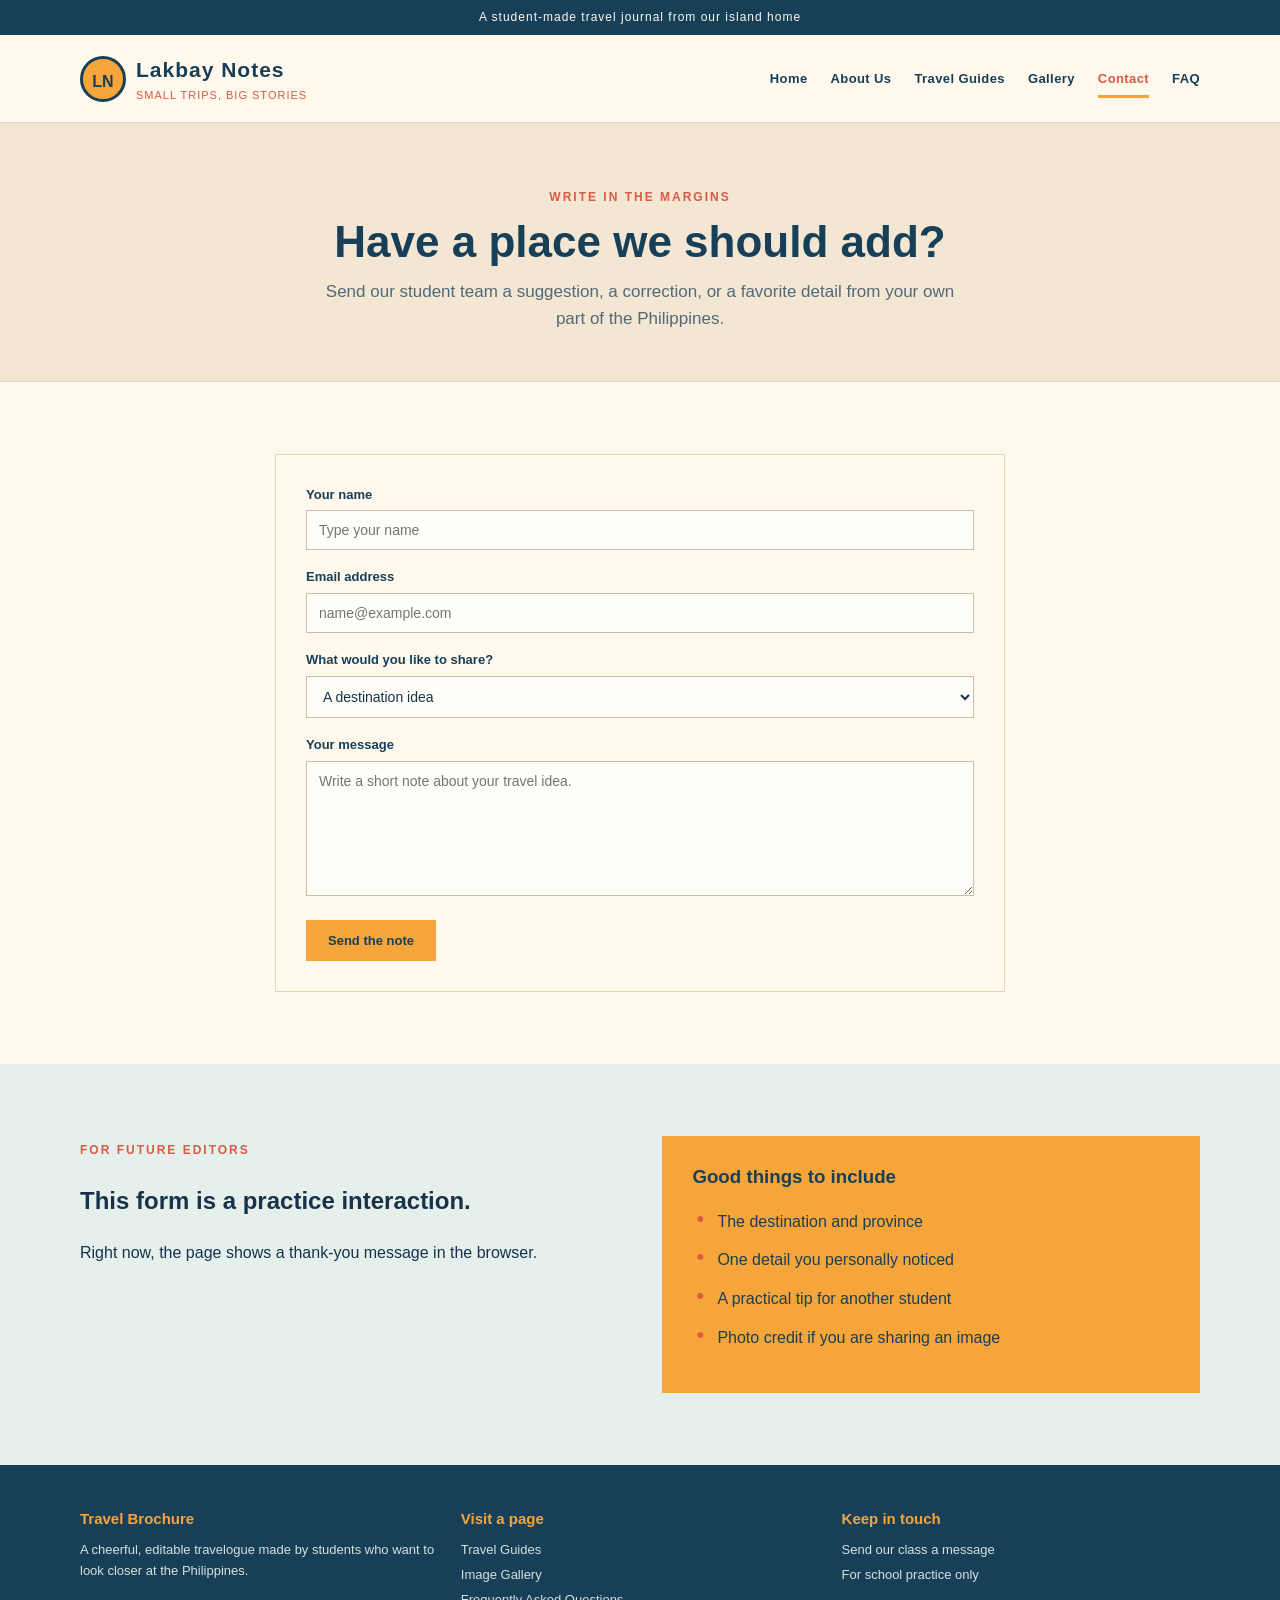
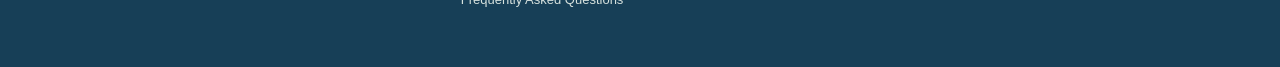
==== contact.html @ 90bbcb5c "Add files via upload" ====
<!DOCTYPE html>
<html lang="en">
<head>
  <meta charset="UTF-8">
  <meta name="viewport" content="width=device-width, initial-scale=1.0">
  <title>Contact | Lakbay Notes</title>
  <link rel="stylesheet" href="style.css">
  <link rel="icon" href="favicon.svg">
</head>
<body>
  <div class="top-strip">A student-made travel journal from our island home</div>
  <header class="site-header">
    <div class="header-inner">
      <a class="brand" href="index.html"><span class="brand-mark">LN</span><span class="brand-copy"><span class="brand-name">Lakbay Notes</span><span class="brand-tagline">small trips, big stories</span></span></a>
      <button class="menu-button" id="menu-button" type="button">Menu</button>
      <nav class="main-nav" id="main-nav" aria-label="Main navigation">
        <a href="index.html">Home</a><a href="about.html">About Us</a><a href="destinations.html">Travel Guides</a><a href="gallery.html">Gallery</a><a href="contact.html">Contact</a><a href="faq.html">FAQ</a>
      </nav>
    </div>
  </header>

  <main>
    <section class="page-intro">
      <span class="page-kicker">Write in the margins</span>
      <h1>Have a place we should add?</h1>
      <p>Send our student team a suggestion, a correction, or a favorite detail from your own part of the Philippines.</p>
    </section>

    <section class="section">
      <div class="form-card">
        <form id="contact-form">
          <div class="form-row">
            <label for="visitor-name">Your name</label>
            <input id="visitor-name" name="visitor-name" type="text" placeholder="Type your name" required>
          </div>
          <div class="form-row">
            <label for="visitor-email">Email address</label>
            <input id="visitor-email" name="visitor-email" type="email" placeholder="name@example.com" required>
          </div>
          <div class="form-row">
            <label for="topic">What would you like to share?</label>
            <select id="topic" name="topic">
              <option value="destination">A destination idea</option>
              <option value="photo">A photo suggestion</option>
              <option value="correction">A correction</option>
              <option value="school">A school project question</option>
            </select>
          </div>
          <div class="form-row">
            <label for="visitor-message">Your message</label>
            <textarea id="visitor-message" name="visitor-message" placeholder="Write a short note about your travel idea." required></textarea>
          </div>
          <button class="button" type="submit">Send the note</button>
          <div class="form-message" id="form-message" role="status"></div>
        </form>
      </div>
    </section>

    <section class="section section-tint">
      <div class="two-column">
        <div class="column">
          <span class="eyebrow">For future editors</span>
          <h2>This form is a practice interaction.</h2>
          <p>Right now, the page shows a thank-you message in the browser.</p>
        </div>
        <div class="column">
          <div class="note-card"><h3>Good things to include</h3><ul class="check-list"><li>The destination and province</li><li>One detail you personally noticed</li><li>A practical tip for another student</li><li>Photo credit if you are sharing an image</li></ul></div>
        </div>
      </div>
    </section>
  </main>

  <footer class="site-footer">
    <div class="footer-columns">
      <div class="footer-column"><h3>Travel Brochure</h3><p>A cheerful, editable travelogue made by students who want to look closer at the Philippines.</p></div>
      <div class="footer-column"><h3>Visit a page</h3><a href="destinations.html">Travel Guides</a><a href="gallery.html">Image Gallery</a><a href="faq.html">Frequently Asked Questions</a></div>
      <div class="footer-column"><h3>Keep in touch</h3><p><a href="contact.html">Send our class a message</a></p><p>For school practice only</p></div>
    </div>
    
  </footer>
  <script src="script.js"></script>
</body>
</html>
---- style.css ----
/* 
  Philippines Travelogue
  This stylesheet is intentionally simple so students can edit colors,
  spacing, and layout while practicing basic CSS selectors.
*/

* {
  box-sizing: border-box;
}

body {
  margin: 0;
  background: #fff8ec;
  color: #18324a;
  font-family: Arial, Helvetica, sans-serif;
  line-height: 1.6;
}

img {
  max-width: 100%;
  display: block;
}

a {
  color: #1b6371;
}

a:hover {
  color: #d85b43;
}

.top-strip {
  background: #173f57;
  color: #fff8ec;
  padding: 8px 20px;
  text-align: center;
  font-size: 12px;
  letter-spacing: 1px;
}

.site-header {
  background: #fff8ec;
  border-bottom: 1px solid #ead9c1;
  padding: 18px 22px;
}

.header-inner,
.main-content,
.site-footer-inner {
  max-width: 1120px;
  margin: 0 auto;
}

.header-inner:after,
.main-content:after,
.site-footer-inner:after,
.footer-columns:after,
.two-column:after {
  content: "";
  display: table;
  clear: both;
}

.brand {
  float: left;
  display: block;
  text-decoration: none;
  color: #173f57;
}

.brand-mark {
  display: inline-block;
  width: 46px;
  height: 46px;
  margin-right: 10px;
  border-radius: 50%;
  background: #f6a53a;
  color: #173f57;
  font-weight: bold;
  line-height: 46px;
  text-align: center;
  vertical-align: middle;
  border: 3px solid #173f57;
}

.brand-copy {
  display: inline-block;
  vertical-align: middle;
}

.brand-name {
  display: block;
  font-size: 21px;
  font-weight: bold;
  letter-spacing: 1px;
}

.brand-tagline {
  display: block;
  color: #d85b43;
  font-size: 11px;
  letter-spacing: 1px;
  text-transform: uppercase;
}

.menu-button {
  display: none;
  float: right;
  margin-top: 4px;
  padding: 8px 11px;
  border: 1px solid #173f57;
  background: #fff8ec;
  color: #173f57;
  font-weight: bold;
  cursor: pointer;
}

.main-nav {
  float: right;
  margin-top: 12px;
}

.main-nav a {
  display: inline-block;
  margin-left: 23px;
  color: #173f57;
  text-decoration: none;
  font-size: 13px;
  font-weight: bold;
  letter-spacing: .4px;
}

.main-nav a:hover,
.main-nav a.active {
  color: #d85b43;
}

.main-nav a.active {
  border-bottom: 3px solid #f6a53a;
  padding-bottom: 5px;
}

.page-intro {
  padding: 60px 20px 48px;
  background: #f3e6d2;
  text-align: center;
  border-bottom: 1px solid #ead9c1;
}

.page-kicker {
  color: #d85b43;
  font-size: 12px;
  font-weight: bold;
  letter-spacing: 2px;
  text-transform: uppercase;
}

.page-intro h1 {
  max-width: 740px;
  margin: 8px auto 12px;
  color: #173f57;
  font-size: 44px;
  line-height: 1.12;
}

.page-intro p {
  max-width: 650px;
  margin: 0 auto;
  color: #526977;
  font-size: 17px;
}

.hero {
  position: relative;
  min-height: 560px;
  background-color: #265e69;
  overflow: hidden;
}

.hero-image {
  position: absolute;
  z-index: 0;
  width: 100%;
  height: 100%;
  object-fit: cover;
  object-position: center;
}

.hero:before {
  content: "";
  position: absolute;
  top: 0;
  right: 0;
  bottom: 0;
  left: 0;
  background: rgba(17, 54, 70, .58);
  z-index: 1;
}

.hero-content {
  position: relative;
  z-index: 2;
  max-width: 1120px;
  margin: 0 auto;
  padding: 130px 30px 120px;
  color: #fff8ec;
}

.hero-label {
  display: inline-block;
  padding: 6px 10px;
  background: #f6a53a;
  color: #173f57;
  font-size: 12px;
  font-weight: bold;
  letter-spacing: 1px;
  text-transform: uppercase;
}

.hero h1 {
  max-width: 700px;
  margin: 18px 0 14px;
  font-size: 64px;
  line-height: 1.02;
}

.hero p {
  max-width: 540px;
  margin: 0 0 27px;
  font-size: 18px;
}

.button {
  display: inline-block;
  padding: 11px 20px;
  border: 2px solid #f6a53a;
  background: #f6a53a;
  color: #173f57;
  text-decoration: none;
  font-size: 13px;
  font-weight: bold;
}

.button:hover {
  background: #ffd477;
  border-color: #ffd477;
  color: #173f57;
}

.button-light {
  margin-left: 9px;
  border-color: #fff8ec;
  background: transparent;
  color: #fff8ec;
}

.button-light:hover {
  background: #fff8ec;
  border-color: #fff8ec;
  color: #173f57;
}

.section {
  padding: 72px 20px;
}

.section-tint {
  background: #e5f0ed;
}

.section-heading {
  max-width: 1120px;
  margin: 0 auto 32px;
}

.section-heading h2 {
  display: inline-block;
  margin: 5px 30px 0 0;
  color: #173f57;
  font-size: 34px;
  line-height: 1.15;
}

.section-heading p {
  display: inline-block;
  max-width: 450px;
  margin: 0;
  color: #526977;
  vertical-align: bottom;
}

.eyebrow {
  color: #d85b43;
  font-size: 12px;
  font-weight: bold;
  letter-spacing: 2px;
  text-transform: uppercase;
}

.feature-card {
  display: inline-block;
  width: 31.8%;
  margin: 0 1.9% 20px 0;
  vertical-align: top;
  background: #fff8ec;
  border: 1px solid #e5d3ba;
}

.feature-card:last-child {
  margin-right: 0;
}

.feature-card img {
  width: 100%;
  height: 210px;
  object-fit: cover;
}

.feature-card-content {
  padding: 20px;
}

.feature-card h3 {
  margin: 0 0 7px;
  color: #173f57;
  font-size: 22px;
}

.feature-card p {
  margin: 0 0 14px;
  color: #526977;
  font-size: 14px;
}

.text-link {
  color: #d85b43;
  font-size: 13px;
  font-weight: bold;
  text-decoration: none;
}

.text-link:hover {
  text-decoration: underline;
}

.two-column {
  max-width: 1120px;
  margin: 0 auto;
}

.two-column .column {
  float: left;
  width: 48%;
  margin-right: 4%;
}

.two-column .column:last-child {
  margin-right: 0;
}

.note-card {
  padding: 30px;
  background: #f6a53a;
  color: #173f57;
}

.note-card h2,
.note-card h3 {
  margin-top: 0;
  line-height: 1.2;
}

.note-card p {
  margin-bottom: 0;
}

.check-list {
  margin: 20px 0 0;
  padding: 0;
  list-style: none;
}

.check-list li {
  margin-bottom: 13px;
  padding-left: 25px;
  position: relative;
}

.check-list li:before {
  content: "•";
  position: absolute;
  left: 4px;
  color: #d85b43;
  font-size: 22px;
  line-height: 20px;
}

.stats-strip {
  padding: 34px 20px;
  background: #173f57;
  color: #fff8ec;
  text-align: center;
}

.stat {
  display: inline-block;
  width: 24%;
  padding: 0 15px;
  vertical-align: top;
}

.stat strong {
  display: block;
  color: #f6a53a;
  font-size: 31px;
}

.stat span {
  color: #d6e1dd;
  font-size: 12px;
  letter-spacing: .5px;
}

.guide-row {
  display: inline-block;
  width: 48%;
  margin: 0 3.3% 26px 0;
  vertical-align: top;
  background: #fff8ec;
  border-left: 5px solid #f6a53a;
  border-bottom: 1px solid #ead9c1;
}

.guide-row:nth-child(even) {
  margin-right: 0;
}

.guide-row img {
  float: left;
  width: 37%;
  height: 190px;
  object-fit: cover;
}

.guide-copy {
  float: left;
  width: 63%;
  padding: 18px;
}

.guide-copy h3 {
  margin: 0 0 5px;
  color: #173f57;
  font-size: 22px;
}

.guide-copy p {
  margin: 0 0 10px;
  color: #526977;
  font-size: 13px;
}

.tag {
  display: inline-block;
  padding: 3px 8px;
  background: #e5f0ed;
  color: #1b6371;
  font-size: 11px;
  font-weight: bold;
  letter-spacing: .5px;
  text-transform: uppercase;
}

.gallery-item {
  display: inline-block;
  width: 31.8%;
  margin: 0 1.9% 25px 0;
  vertical-align: top;
  cursor: pointer;
}

.gallery-item:nth-child(3n) {
  margin-right: 0;
}

.gallery-item img {
  width: 100%;
  height: 240px;
  object-fit: cover;
  border: 7px solid #fff8ec;
  outline: 1px solid #e5d3ba;
}

.gallery-item p {
  margin: 9px 0 0;
  color: #526977;
  font-size: 13px;
  text-align: center;
}

.gallery-message,
.form-message {
  display: none;
  margin: 18px 0 0;
  padding: 13px 16px;
  background: #e5f0ed;
  border-left: 4px solid #1b6371;
  color: #173f57;
  font-weight: bold;
}

.team-card {
  display: inline-block;
  width: 31.8%;
  margin: 0 1.9% 20px 0;
  padding: 22px;
  background: #fff8ec;
  border-top: 5px solid #d85b43;
  vertical-align: top;
}

.team-card:last-child {
  margin-right: 0;
}

.initial {
  display: inline-block;
  width: 52px;
  height: 52px;
  margin-bottom: 10px;
  border-radius: 50%;
  background: #1b6371;
  color: #fff8ec;
  font-size: 19px;
  font-weight: bold;
  line-height: 52px;
  text-align: center;
}

.team-card h3 {
  margin: 0;
  color: #173f57;
}

.team-card p {
  margin: 3px 0 0;
  color: #526977;
  font-size: 14px;
}

.form-card {
  max-width: 730px;
  margin: 0 auto;
  padding: 30px;
  background: #fff8ec;
  border: 1px solid #e5d3ba;
}

.form-row {
  margin-bottom: 17px;
}

.form-row label {
  display: block;
  margin-bottom: 5px;
  color: #173f57;
  font-size: 13px;
  font-weight: bold;
}

.form-row input,
.form-row textarea,
.form-row select {
  width: 100%;
  padding: 11px 12px;
  border: 1px solid #c7bda9;
  border-radius: 0;
  background: #fffdf7;
  color: #18324a;
  font-family: Arial, Helvetica, sans-serif;
  font-size: 14px;
}

.form-row textarea {
  min-height: 135px;
  resize: vertical;
}

.form-row input:focus,
.form-row textarea:focus,
.form-row select:focus {
  outline: 2px solid #f6a53a;
  border-color: #173f57;
}

.faq-list {
  max-width: 830px;
  margin: 0 auto;
}

.faq-item {
  margin-bottom: 12px;
  border-bottom: 1px solid #d5c7b0;
}

.faq-question {
  width: 100%;
  padding: 18px 38px 18px 0;
  border: 0;
  background: transparent;
  color: #173f57;
  font-family: Arial, Helvetica, sans-serif;
  font-size: 17px;
  font-weight: bold;
  text-align: left;
  cursor: pointer;
  position: relative;
}

.faq-question:after {
  content: "+";
  position: absolute;
  right: 5px;
  color: #d85b43;
  font-size: 23px;
  font-weight: normal;
}

.faq-question.open:after {
  content: "−";
}

.faq-answer {
  display: none;
  padding: 0 40px 18px 0;
  color: #526977;
}

.faq-answer.open {
  display: block;
}

.quote {
  max-width: 760px;
  margin: 0 auto;
  padding: 33px;
  border-left: 5px solid #f6a53a;
  background: #f3e6d2;
  color: #173f57;
  font-size: 20px;
  font-weight: bold;
}

.quote span {
  display: block;
  margin-top: 13px;
  color: #d85b43;
  font-size: 12px;
  font-weight: normal;
  letter-spacing: 1px;
  text-transform: uppercase;
}

.site-footer {
  padding: 42px 20px 22px;
  background: #173f57;
  color: #d6e1dd;
}

.footer-columns {
  max-width: 1120px;
  margin: 0 auto 30px;
}

.footer-column {
  float: left;
  width: 32%;
  margin-right: 2%;
}

.footer-column:last-child {
  margin-right: 0;
}

.footer-column h3 {
  margin: 0 0 9px;
  color: #f6a53a;
  font-size: 15px;
}

.footer-column p,
.footer-column a {
  margin: 0;
  color: #d6e1dd;
  font-size: 13px;
}

.footer-column a {
  display: block;
  margin-bottom: 4px;
  text-decoration: none;
}

.footer-column a:hover {
  color: #f6a53a;
}

.copyright {
  max-width: 1120px;
  margin: 0 auto;
  padding-top: 19px;
  border-top: 1px solid #356074;
  color: #a9c1bd;
  font-size: 12px;
}

@media (max-width: 760px) {
  .site-header {
    padding: 14px 17px;
  }

  .menu-button {
    display: block;
  }

  .main-nav {
    display: none;
    float: none;
    clear: both;
    padding-top: 15px;
  }

  .main-nav.open {
    display: block;
  }

  .main-nav a {
    display: block;
    margin: 0;
    padding: 9px 0;
    border-bottom: 1px solid #ead9c1;
  }

  .main-nav a.active {
    padding-bottom: 9px;
  }

  .hero {
    min-height: 520px;
  }

  .hero-content {
    padding: 105px 22px 90px;
  }

  .hero h1 {
    font-size: 44px;
  }

  .hero p {
    font-size: 16px;
  }

  .button-light {
    margin: 12px 0 0;
  }

  .page-intro {
    padding: 44px 20px 36px;
  }

  .page-intro h1 {
    font-size: 35px;
  }

  .section {
    padding: 48px 17px;
  }

  .section-heading h2 {
    display: block;
    margin-right: 0;
    font-size: 29px;
  }

  .feature-card,
  .team-card,
  .guide-row,
  .gallery-item {
    display: block;
    width: 100%;
    margin: 0 0 20px;
  }

  .guide-row img,
  .guide-copy {
    float: none;
    width: 100%;
  }

  .guide-row img {
    height: 205px;
  }

  .two-column .column {
    float: none;
    width: 100%;
    margin: 0 0 25px;
  }

  .two-column .column:last-child {
    margin-bottom: 0;
  }

  .stat {
    width: 49%;
    margin-bottom: 20px;
  }

  .stat:nth-last-child(-n+2) {
    margin-bottom: 0;
  }

  .footer-column {
    float: none;
    width: 100%;
    margin: 0 0 24px;
  }

  .footer-column:last-child {
    margin-bottom: 0;
  }

  .form-card {
    padding: 21px;
  }

  .quote {
    padding: 24px;
    font-size: 17px;
  }
}
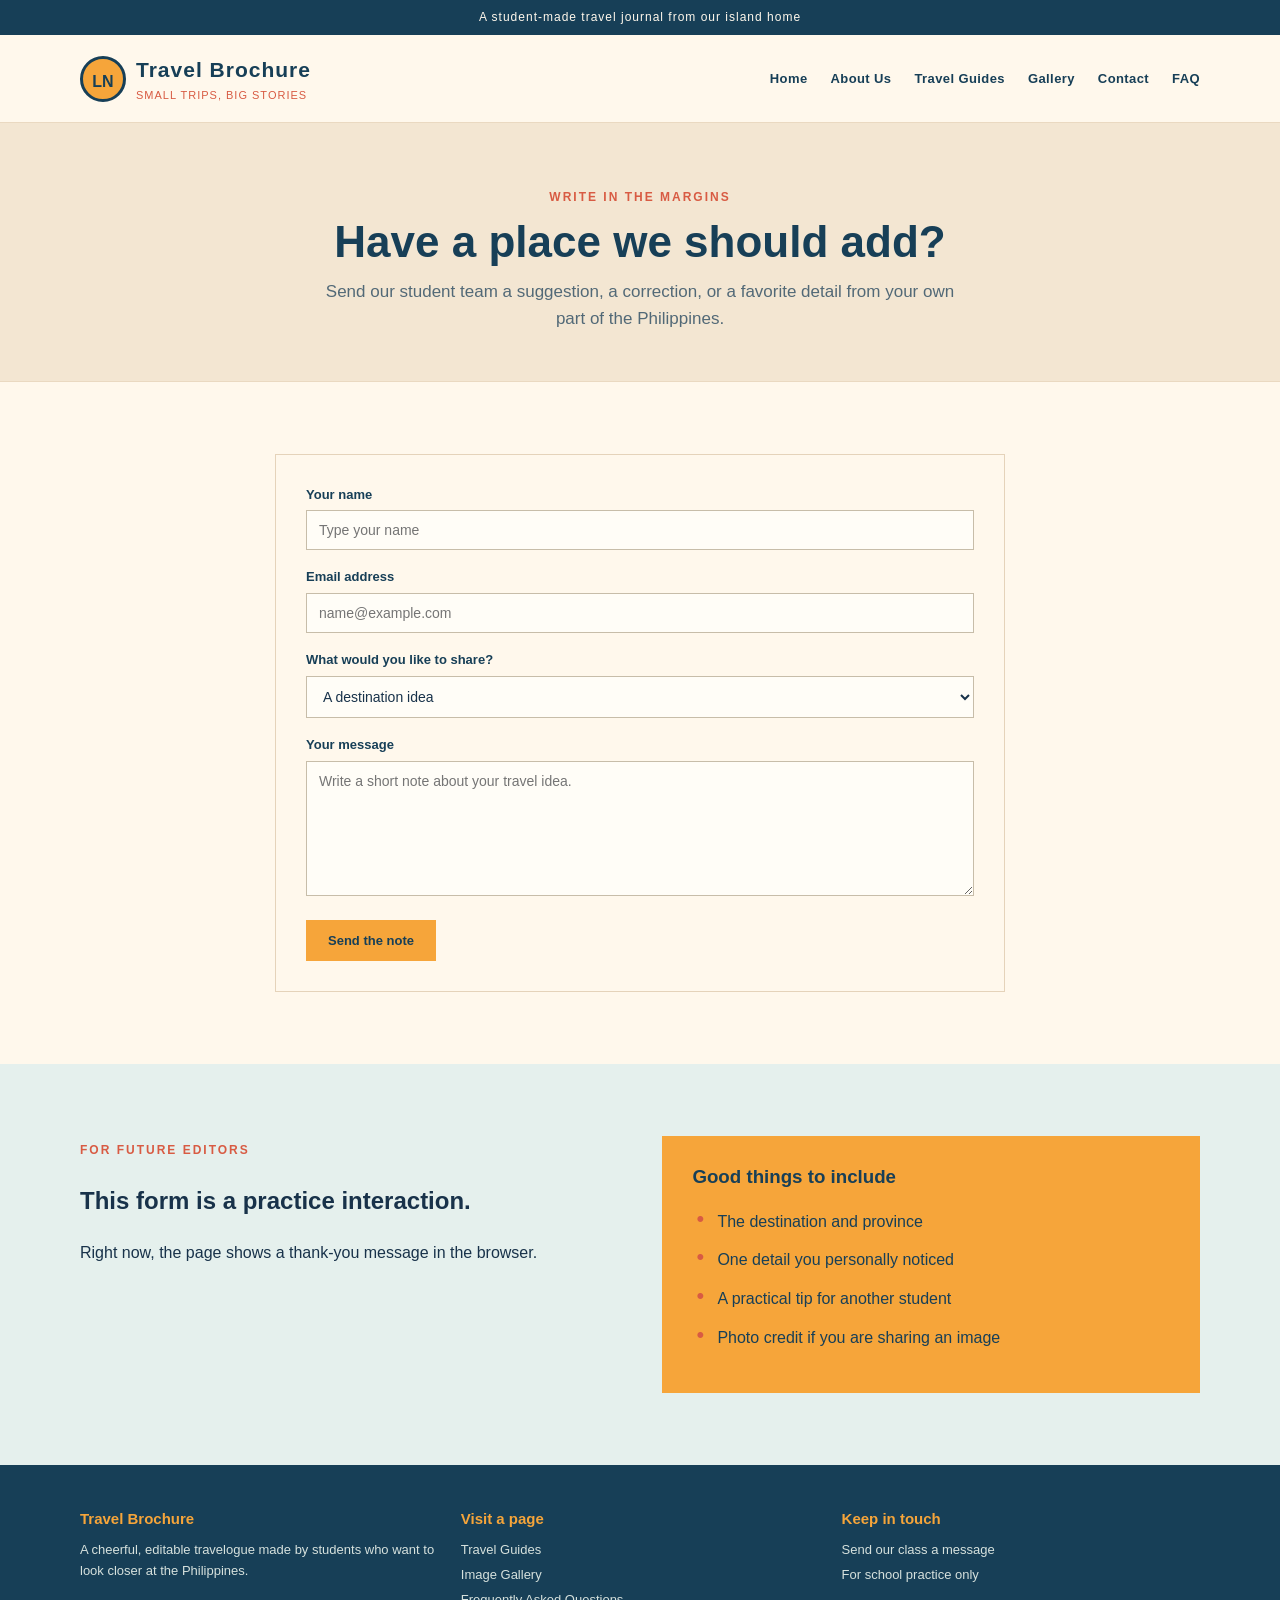
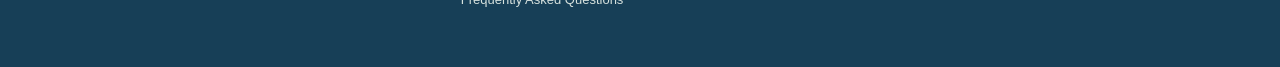
==== commit 441d4793: "Update contact.html" ====
--- a/contact.html
+++ b/contact.html
@@ -3,7 +3,7 @@
 <head>
   <meta charset="UTF-8">
   <meta name="viewport" content="width=device-width, initial-scale=1.0">
-  <title>Contact | Lakbay Notes</title>
+  <title>Contact | Travel Brochure</title>
   <link rel="stylesheet" href="style.css">
   <link rel="icon" href="favicon.svg">
 </head>
@@ -11,7 +11,7 @@
   <div class="top-strip">A student-made travel journal from our island home</div>
   <header class="site-header">
     <div class="header-inner">
-      <a class="brand" href="index.html"><span class="brand-mark">LN</span><span class="brand-copy"><span class="brand-name">Lakbay Notes</span><span class="brand-tagline">small trips, big stories</span></span></a>
+      <a class="brand" href="index.html"><span class="brand-mark">LN</span><span class="brand-copy"><span class="brand-name">Travel Brochure</span><span class="brand-tagline">small trips, big stories</span></span></a>
       <button class="menu-button" id="menu-button" type="button">Menu</button>
       <nav class="main-nav" id="main-nav" aria-label="Main navigation">
         <a href="index.html">Home</a><a href="about.html">About Us</a><a href="destinations.html">Travel Guides</a><a href="gallery.html">Gallery</a><a href="contact.html">Contact</a><a href="faq.html">FAQ</a>
@@ -80,4 +80,4 @@
   </footer>
   <script src="script.js"></script>
 </body>
-</html>+</html>
--- a/style.css
+++ b/style.css
@@ -839,4 +839,51 @@
     padding: 24px;
     font-size: 17px;
   }
-}+  /* --- BIG LOGO, LARGE HEADINGS, AND FAQ STYLES --- */
+
+.brand-mark-big {
+  display: inline-block;
+  width: 65px;
+  height: 65px;
+  margin-right: 12px;
+  border-radius: 50%;
+  background: #f6a53a;
+  color: #173f57;
+  font-size: 24px;
+  font-weight: bold;
+  line-height: 65px;
+  text-align: center;
+  vertical-align: middle;
+  border: 4px solid #173f57;
+}
+
+.brand-name-big {
+  display: block;
+  font-size: 28px;
+  font-weight: bold;
+  letter-spacing: 1.5px;
+  color: #173f57;
+}
+
+.huge-title {
+  font-size: 48px !important;
+  font-weight: bold;
+  line-height: 1.1;
+  text-transform: uppercase;
+}
+
+h1, h2 {
+  letter-spacing: 0.5px;
+}
+
+.faq-answer {
+  display: none;
+  padding: 0 40px 18px 0;
+  color: #526977;
+}
+
+.faq-answer.open {
+  display: block;
+}
+
+}
